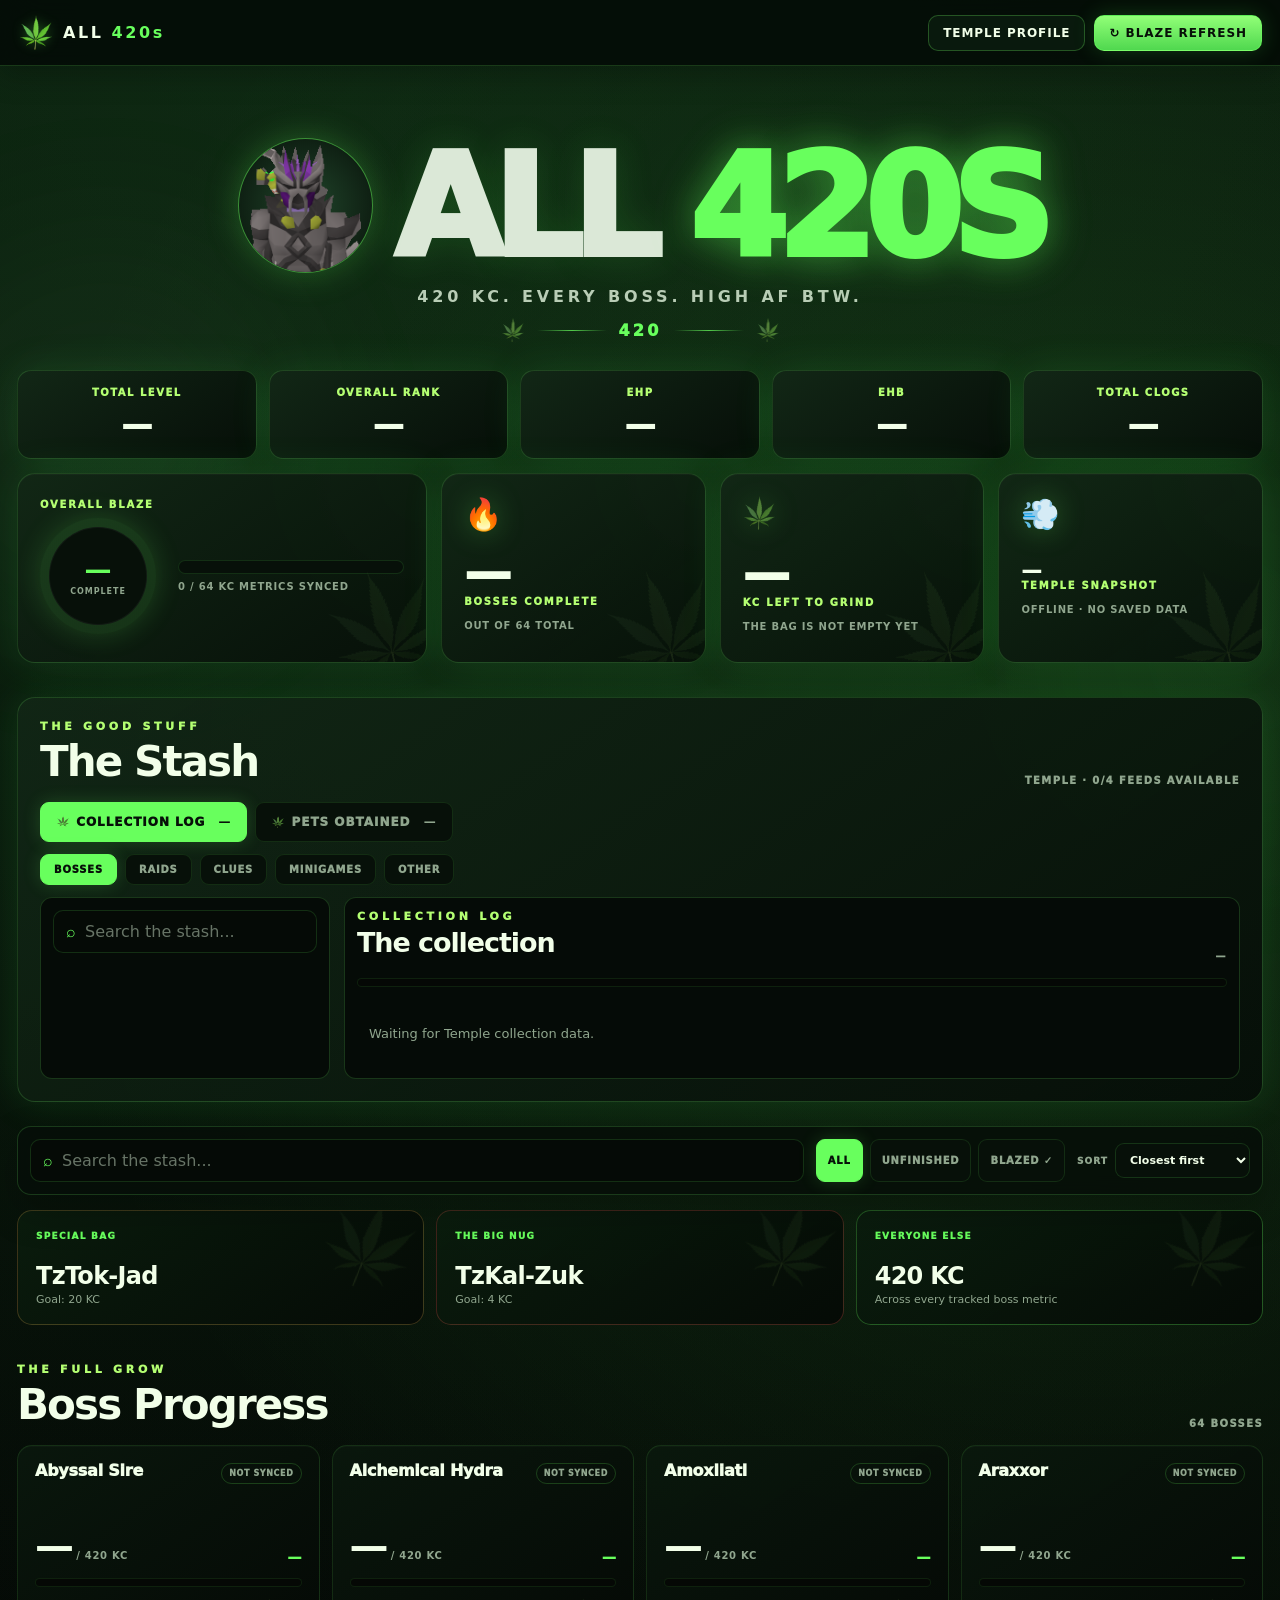
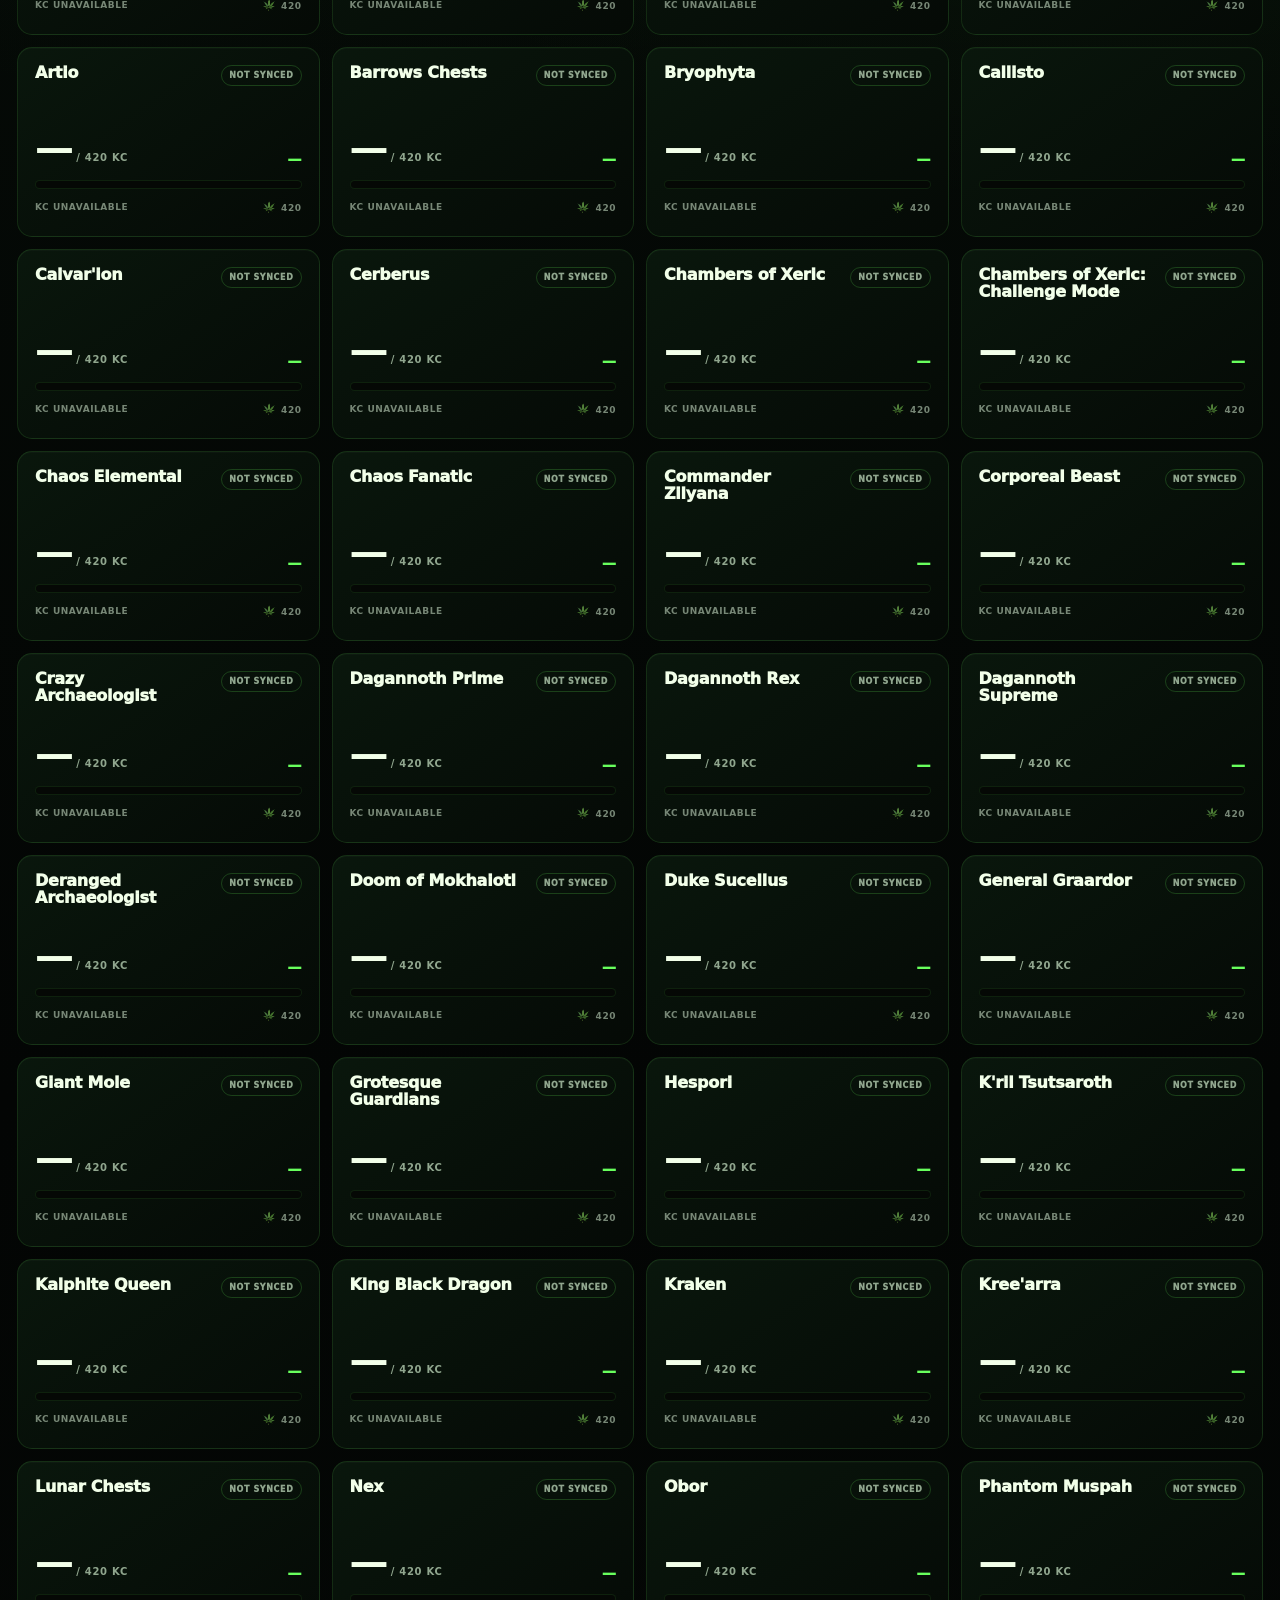
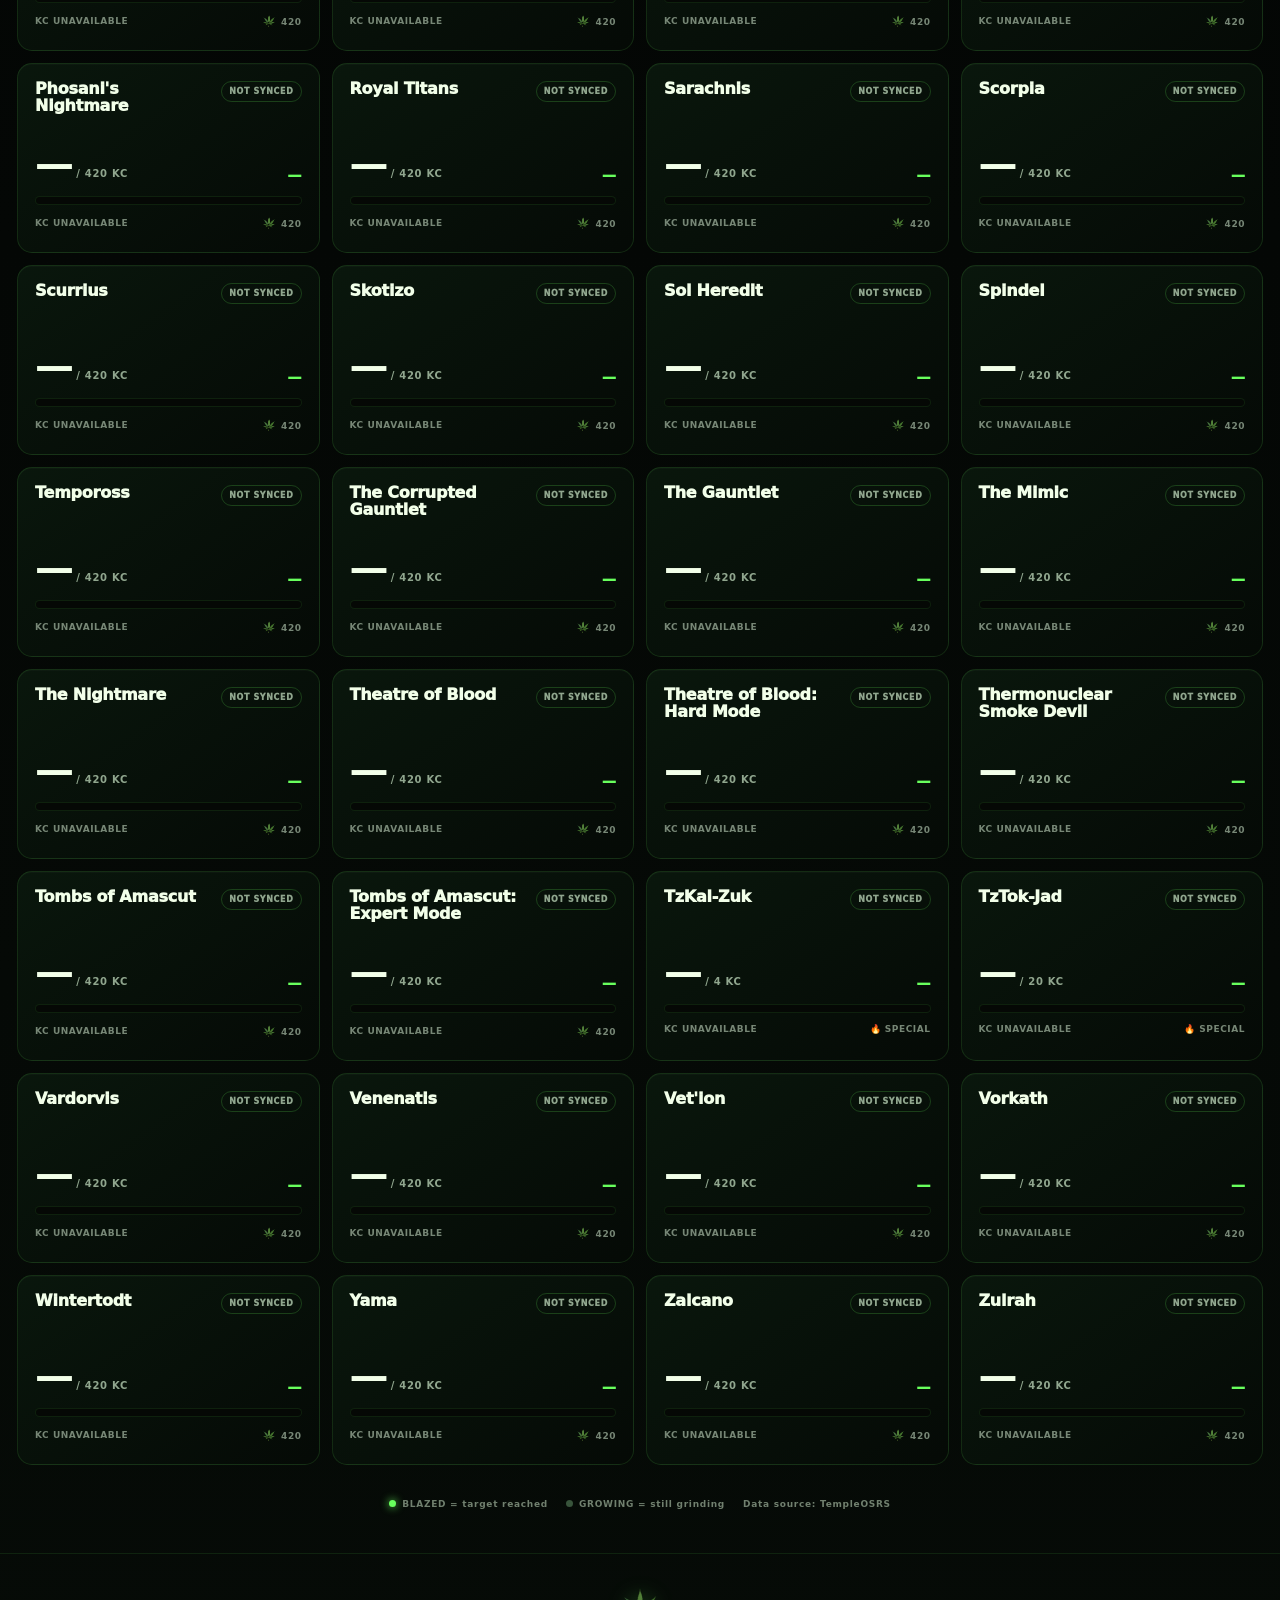
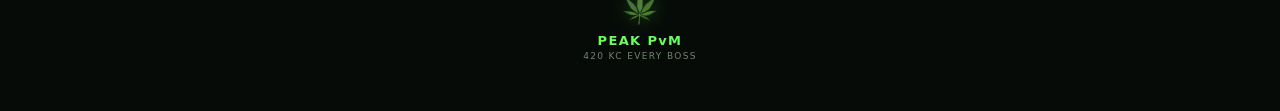
==== 420s/index.html @ 44e18705 "Deploy 420s site" ====
<!doctype html><html lang="en"><head><meta charset="utf-8"><meta name="viewport" content="width=device-width, initial-scale=1"><meta name="theme-color" content="#071009"><title>all 420s | Peak PvM</title><meta name="description" content="all 420s boss KC progress tracker for Peak PvM. 420 KC at every boss, tracked through TempleOSRS."><link rel="icon" href="potleaf.png"><link rel="stylesheet" href="styles.css"></head><body>
<div class="smoke smoke-a"></div><div class="smoke smoke-b"></div><div class="leaf-field" id="leafField" aria-hidden="true"></div>
<header class="topbar"><a class="brand" href="./index.html"><span class="brand-mark pot-leaf"></span><span>ALL <b>420s</b></span></a><div class="top-actions"><a class="ghost-btn" href="https://templeosrs.com/player/overview.php?player=all%20420s" target="_blank" rel="noreferrer">TEMPLE PROFILE</a><button class="refresh-btn" id="refreshBtn">↻ BLAZE REFRESH</button></div></header>
<main class="shell"><section class="hero"><div class="hero-title"><img class="avatar" src="avatar.png" alt="all 420s character"><h1><span>ALL</span> <strong>420s</strong></h1></div><p class="hero-sub">420 KC. EVERY BOSS. HIGH AF BTW.</p><div class="weed-divider"><span class="divider-leaf pot-leaf"></span><i></i><span>420</span><i></i><span class="divider-leaf pot-leaf"></span></div>
<div class="account-grid" id="accountGrid"><div><span>TOTAL LEVEL</span><strong id="level">—</strong></div><div><span>OVERALL RANK</span><strong id="rank">—</strong></div><div><span>EHP</span><strong id="ehp">—</strong></div><div><span>EHB</span><strong id="ehb">—</strong></div><div><span>TOTAL CLOGS</span><strong id="clogs">—</strong></div></div>
<div class="hero-grid"><article class="stat-card main-stat"><div class="stat-label">OVERALL BLAZE</div><div class="ring-wrap"><div class="ring" id="overallRing"><div class="ring-inner"><strong id="overallPercent">—</strong><span>COMPLETE</span></div></div></div><div class="mega-progress"><span id="overallBar"></span></div><div class="stat-foot" id="overallKc">— TARGET KC</div></article><article class="stat-card"><div class="stat-icon">🔥</div><div class="stat-value" id="bossesDone">—</div><div class="stat-label">BOSSES COMPLETE</div><div class="stat-foot" id="bossesTotal">OUT OF — TOTAL</div></article><article class="stat-card"><div class="stat-icon pot-leaf"></div><div class="stat-value" id="remainingKc">—</div><div class="stat-label">KC LEFT TO GRIND</div><div class="stat-foot">THE BAG IS NOT EMPTY YET</div></article><article class="stat-card"><div class="stat-icon">💨</div><div class="stat-value small" id="lastUpdated">—</div><div class="stat-label">TEMPLE SNAPSHOT</div><div class="stat-foot" id="syncStatus" role="status">LOADING THE STASH...</div></article></div></section>
<section class="stash-panel" aria-label="Collection log and pets"><div class="section-title-row"><div><div class="eyebrow">THE GOOD STUFF</div><h2>The Stash</h2></div><span class="results-count" id="stashStatus" role="status">TEMPLE · NOT SYNCED</span></div><div class="stash-tabs" role="group" aria-label="Stash views"><button class="filter active" id="logTab" aria-pressed="true"><i class="mini-pot-leaf pot-leaf"></i> COLLECTION LOG <b id="logTotal">—</b></button><button class="filter" id="petsTab" aria-pressed="false"><i class="mini-pot-leaf pot-leaf"></i> PETS OBTAINED <b id="petTotal">—</b></button></div><div id="logPanel"><div class="stash-categories" id="logCategories"></div><div class="stash-layout"><aside><div class="search-wrap"><span>⌕</span><input id="logSearch" type="search" placeholder="Search the stash..."></div><div id="logEntries" class="log-entries"></div></aside><div class="stash-detail"><div class="section-title-row"><div><div class="eyebrow">COLLECTION LOG</div><h3 id="logName">The collection</h3></div><span id="logCount" class="results-count">—</span></div><div class="progress-track"><span id="logBar" style="width:0%"></span></div><div id="logItems" class="log-items"><p>Waiting for Temple collection data.</p></div></div></div></div><div id="petsPanel" hidden><div class="pet-banner"><i class="pot-leaf"></i><div><div class="eyebrow">THE HIGH SOCIETY</div><h3>Little Buds</h3><p>THE CREW · PETS OBTAINED</p></div><strong id="petBannerCount">—</strong></div><div id="petGrid" class="pet-grid"></div></div></section><section class="controls-panel"><div class="search-wrap"><span>⌕</span><input id="searchInput" type="search" placeholder="Search the stash..." autocomplete="off"></div><div class="filters" role="group" aria-label="Boss filters"><button class="filter active" data-filter="all">ALL</button><button class="filter" data-filter="unfinished">UNFINISHED</button><button class="filter" data-filter="complete">BLAZED ✓</button></div><div class="sort-wrap"><label for="sortSelect">SORT</label><select id="sortSelect"><option value="progress-desc">Closest first</option><option value="progress-asc">Lowest first</option><option value="name">A → Z</option><option value="kc-desc">Highest KC</option></select></div></section>
<section class="specials"><div class="special-card jad"><span class="special-tag">SPECIAL BAG</span><strong>TzTok-Jad</strong><span>Goal: 20 KC</span></div><div class="special-card zuk"><span class="special-tag">THE BIG NUG</span><strong>TzKal-Zuk</strong><span>Goal: 4 KC</span></div><div class="special-card standard"><span class="special-tag">EVERYONE ELSE</span><strong>420 KC</strong><span>Across every tracked boss metric</span></div></section>
<section class="boss-section"><div class="section-title-row"><div><div class="eyebrow">THE FULL GROW</div><h2>Boss Progress</h2></div><div class="results-count" id="resultsCount">0 BOSSES</div></div><div class="boss-grid" id="bossGrid"></div></section><section class="legend"><span><i class="dot complete-dot"></i>BLAZED = target reached</span><span><i class="dot active-dot"></i>GROWING = still grinding</span><span>Data source: TempleOSRS</span></section></main><footer><div class="footer-leaf pot-leaf"></div><strong>PEAK PvM</strong><span>420 KC EVERY BOSS</span></footer><script src="app.js"></script><script>if(location.protocol==='https:' && location.hostname==='peakpvm.com'){let s=document.createElement('script');s.src='/analytics.js?v=20261123-1';s.defer=true;document.body.append(s)}</script></body></html>
---- 420s/styles.css ----
:root{--bg:#040806;--panel:rgba(9,20,12,.88);--panel2:rgba(14,31,18,.86);--line:rgba(119,255,105,.18);--green:#68ff5d;--green2:#b4ff72;--deep:#1d7d2c;--lime:#d9ff76;--text:#f2ffe9;--muted:#90a68e;--gold:#d8c17a;--danger:#ff7474;--shadow:0 0 40px rgba(66,255,89,.12)}*{box-sizing:border-box}html{scroll-behavior:smooth}body{margin:0;min-height:100vh;color:var(--text);background:radial-gradient(circle at 20% 0%,rgba(39,126,51,.24),transparent 34%),radial-gradient(circle at 85% 15%,rgba(93,255,85,.12),transparent 25%),linear-gradient(180deg,#071009 0%,#030504 55%,#060b07 100%);font-family:Inter,ui-sans-serif,system-ui,-apple-system,BlinkMacSystemFont,"Segoe UI",sans-serif;overflow-x:hidden}body::before{content:"";position:fixed;inset:0;pointer-events:none;opacity:.12;background-image:linear-gradient(rgba(255,255,255,.025) 1px,transparent 1px),linear-gradient(90deg,rgba(255,255,255,.018) 1px,transparent 1px);background-size:34px 34px;mask-image:linear-gradient(to bottom,black,transparent 85%);z-index:-1}
.topbar{position:sticky;top:0;z-index:50;min-height:66px;display:flex;align-items:center;justify-content:space-between;gap:18px;padding:10px max(18px,calc((100vw - 1320px)/2));border-bottom:1px solid var(--line);background:rgba(3,9,5,.82);backdrop-filter:blur(18px);box-shadow:0 8px 30px rgba(0,0,0,.25)}.brand{color:var(--text);text-decoration:none;letter-spacing:.16em;font-weight:900;display:inline-flex;align-items:center;gap:10px}.brand b{color:var(--green)}.brand-mark{width:39px;height:39px;border-radius:50%;border:1px solid rgba(115,255,101,.34);box-shadow:0 0 25px rgba(104,255,93,.2)}.top-actions{display:flex;gap:9px;align-items:center}button,.ghost-btn,select,input{font:inherit}button,.ghost-btn{cursor:pointer}.ghost-btn,.refresh-btn{color:var(--text);border:1px solid rgba(115,255,101,.26);background:rgba(12,31,16,.75);border-radius:10px;padding:10px 14px;font-size:12px;letter-spacing:.08em;font-weight:900;text-decoration:none;transition:.18s ease}.refresh-btn{border-color:rgba(104,255,93,.5);color:#071008;background:linear-gradient(180deg,#91ff77,#50d84f);box-shadow:0 0 22px rgba(77,255,88,.18)}.ghost-btn:hover,.refresh-btn:hover{transform:translateY(-1px);filter:brightness(1.08)}.refresh-btn:disabled{opacity:.7}
.shell{width:min(1320px,calc(100% - 34px));margin:0 auto;position:relative;z-index:2}.hero{padding:72px 0 34px;text-align:center}.hero-kicker,.eyebrow{color:var(--green2);font-size:11px;font-weight:950;letter-spacing:.34em;text-transform:uppercase}.hero h1{margin:5px 0 0;font-size:clamp(68px,11vw,142px);line-height:.9;letter-spacing:-.075em;text-transform:uppercase;text-shadow:0 0 38px rgba(81,255,79,.15)}.hero h1 span{color:#dbe8d7;font-weight:950}.hero h1 strong{color:var(--green);font-weight:1000;filter:drop-shadow(0 0 20px rgba(104,255,93,.35))}.hero-sub{margin:14px 0 12px;color:#b9cdb6;letter-spacing:.24em;font-weight:900;font-size:clamp(11px,1.5vw,16px)}.weed-divider{display:flex;align-items:center;justify-content:center;gap:12px;color:var(--green);font-weight:1000;letter-spacing:.2em}.weed-divider i{display:block;width:70px;height:1px;background:linear-gradient(90deg,transparent,rgba(104,255,93,.75),transparent)}
.hero-grid{margin-top:38px;display:grid;grid-template-columns:1.55fr repeat(3,1fr);gap:14px;text-align:left}.stat-card{min-height:190px;position:relative;overflow:hidden;padding:22px;border:1px solid var(--line);border-radius:18px;background:linear-gradient(145deg,rgba(18,39,22,.92),rgba(6,14,8,.9)),radial-gradient(circle at 100% 0%,rgba(92,255,90,.15),transparent 40%);box-shadow:var(--shadow),inset 0 1px rgba(255,255,255,.025)}.stat-card::after,.special-card::after,.boss-card.complete::after{content:"";position:absolute;right:-18px;bottom:-24px;width:118px;height:118px;background:url('potleaf.png') center/contain no-repeat;opacity:.10;transform:rotate(-18deg);pointer-events:none}.stat-label{color:var(--green2);font-size:10px;font-weight:950;letter-spacing:.18em;position:relative;z-index:2}.stat-value{margin-top:16px;font-size:47px;line-height:1;font-weight:1000;letter-spacing:-.04em;color:var(--text);position:relative;z-index:2}.stat-value.small{font-size:20px;letter-spacing:0;margin-top:27px}.stat-foot{color:var(--muted);font-size:10px;font-weight:800;letter-spacing:.08em;margin-top:13px;position:relative;z-index:2}.stat-icon{font-size:31px;filter:drop-shadow(0 0 14px rgba(104,255,93,.28))}.main-stat{display:grid;grid-template-columns:auto 1fr;grid-template-rows:auto auto auto;column-gap:22px;align-items:center}.main-stat>.stat-label{grid-column:1/-1}.ring-wrap{grid-row:2/4}.ring{--progress:0deg;width:116px;aspect-ratio:1;border-radius:50%;padding:9px;background:conic-gradient(var(--green) var(--progress),rgba(104,255,93,.11) 0);box-shadow:0 0 28px rgba(104,255,93,.18)}.ring-inner{height:100%;border-radius:50%;display:grid;place-content:center;text-align:center;background:#071009;border:1px solid rgba(255,255,255,.04)}.ring-inner strong{font-size:27px;line-height:1;color:var(--green)}.ring-inner span{margin-top:4px;font-size:8px;color:var(--muted);font-weight:900;letter-spacing:.12em}.mega-progress{align-self:end;height:14px;border-radius:999px;background:#071009;border:1px solid rgba(104,255,93,.13);overflow:hidden}.mega-progress span{display:block;width:0;height:100%;background:linear-gradient(90deg,#2b9d39,#7dff64,#d5ff83);box-shadow:0 0 16px rgba(104,255,93,.5);transition:width .5s ease}.main-stat .stat-foot{align-self:start;margin-top:7px}
.controls-panel{position:sticky;top:76px;z-index:35;display:grid;grid-template-columns:minmax(220px,1fr) auto auto;gap:12px;padding:12px;margin:18px 0 15px;border:1px solid var(--line);border-radius:14px;background:rgba(6,14,8,.88);backdrop-filter:blur(16px);box-shadow:0 16px 38px rgba(0,0,0,.22)}.search-wrap{display:flex;align-items:center;gap:9px;min-width:0;padding:0 12px;border:1px solid rgba(104,255,93,.15);border-radius:10px;background:#050a06;color:var(--green)}.search-wrap input{width:100%;border:0;outline:0;background:transparent;color:var(--text);padding:11px 0}.search-wrap input::placeholder{color:#677466}.filters{display:flex;gap:7px}.filter{border:1px solid rgba(104,255,93,.12);color:#90a68e;background:#071009;border-radius:9px;padding:8px 11px;font-size:10px;letter-spacing:.08em;font-weight:950}.filter.active{color:#071009;background:var(--green);border-color:var(--green);box-shadow:0 0 18px rgba(104,255,93,.18)}.sort-wrap{display:flex;align-items:center;gap:7px}.sort-wrap label{color:var(--muted);font-size:9px;font-weight:950;letter-spacing:.12em}.sort-wrap select{color:var(--text);border:1px solid rgba(104,255,93,.15);border-radius:9px;background:#071009;padding:9px 28px 9px 10px;font-size:11px;font-weight:800;outline:none}
.specials{display:grid;grid-template-columns:repeat(3,1fr);gap:12px;margin:14px 0 38px}.special-card{position:relative;overflow:hidden;min-height:115px;display:flex;flex-direction:column;justify-content:end;gap:3px;padding:18px;border-radius:15px;border:1px solid var(--line);background:linear-gradient(145deg,rgba(11,29,14,.92),rgba(5,10,6,.94))}.special-card::after{top:-13px;right:8px;width:92px;height:92px;opacity:.11;transform:rotate(18deg)}.special-card strong{font-size:24px;letter-spacing:-.03em}.special-card>span:last-child{color:var(--muted);font-size:11px}.special-tag{align-self:flex-start;margin-bottom:18px;color:var(--green);font-weight:950;letter-spacing:.14em;font-size:9px}.jad{border-color:rgba(255,190,88,.22)}.zuk{border-color:rgba(255,100,87,.23)}.standard{border-color:rgba(104,255,93,.28)}
.section-title-row{display:flex;align-items:end;justify-content:space-between;gap:20px;margin:0 0 16px}.section-title-row h2{margin:4px 0 0;font-size:42px;letter-spacing:-.045em}.results-count{color:var(--muted);font-size:10px;font-weight:950;letter-spacing:.14em}.boss-grid{display:grid;grid-template-columns:repeat(4,minmax(0,1fr));gap:12px}.boss-card{position:relative;overflow:hidden;min-height:190px;padding:17px;border:1px solid rgba(115,255,101,.13);border-radius:15px;background:linear-gradient(145deg,rgba(10,24,13,.94),rgba(5,10,6,.97));box-shadow:inset 0 1px rgba(255,255,255,.02);transition:transform .16s ease,border-color .16s ease,box-shadow .16s ease}.boss-card:hover{transform:translateY(-2px);border-color:rgba(115,255,101,.34);box-shadow:0 12px 28px rgba(0,0,0,.26),0 0 22px rgba(80,255,74,.07)}.boss-card.complete{border-color:rgba(111,255,90,.42);background:linear-gradient(145deg,rgba(20,62,25,.94),rgba(6,16,8,.98));box-shadow:inset 0 0 25px rgba(87,255,73,.05),0 0 20px rgba(79,255,83,.05)}.boss-card.complete::after{right:-8px;top:27px;width:96px;height:96px;transform:rotate(12deg)}.card-top{display:flex;justify-content:space-between;gap:12px;align-items:flex-start;min-height:44px}.boss-name{font-size:16px;font-weight:950;line-height:1.05;letter-spacing:-.015em}.badge{flex:0 0 auto;border:1px solid rgba(104,255,93,.2);color:var(--muted);border-radius:999px;padding:5px 7px;font-size:8px;font-weight:950;letter-spacing:.08em}.complete .badge{color:#071009;background:var(--green);border-color:var(--green)}.kc-row{display:flex;align-items:end;justify-content:space-between;gap:10px;margin-top:19px}.kc-main strong{font-size:39px;letter-spacing:-.045em;line-height:1}.kc-main span{color:var(--muted);font-size:10px;font-weight:900;letter-spacing:.07em;margin-left:4px}.percent{color:var(--green);font-size:14px;font-weight:1000}.progress-track{margin-top:13px;height:9px;border-radius:999px;background:#050805;border:1px solid rgba(104,255,93,.1);overflow:hidden}.progress-track span{display:block;height:100%;background:linear-gradient(90deg,#247d31,#67ff5c);box-shadow:0 0 12px rgba(104,255,93,.35)}.card-foot{display:flex;align-items:center;justify-content:space-between;gap:10px;margin-top:11px;color:#778776;font-size:9px;font-weight:850;letter-spacing:.06em}.card-foot .left{white-space:nowrap}.complete .card-foot .left{color:var(--green2)}
.legend{display:flex;flex-wrap:wrap;gap:18px;justify-content:center;margin:34px 0 44px;color:#71806f;font-size:9px;font-weight:900;letter-spacing:.08em}.dot{width:7px;height:7px;display:inline-block;border-radius:50%;margin-right:6px}.complete-dot{background:var(--green);box-shadow:0 0 8px var(--green)}.active-dot{background:#38543b}footer{position:relative;z-index:2;text-align:center;padding:34px 18px 50px;border-top:1px solid rgba(104,255,93,.1);color:#738272;display:flex;flex-direction:column;align-items:center;gap:3px;font-size:9px;letter-spacing:.15em}footer strong{color:var(--green);font-size:13px}.footer-leaf{margin-bottom:5px;filter:drop-shadow(0 0 10px rgba(104,255,93,.3))}.smoke{pointer-events:none;position:fixed;z-index:0;width:650px;height:650px;border-radius:50%;filter:blur(75px);opacity:.15;animation:drift 18s ease-in-out infinite alternate}.smoke-a{left:-220px;top:12%;background:radial-gradient(circle,rgba(181,255,179,.4),transparent 66%)}.smoke-b{right:-280px;top:36%;background:radial-gradient(circle,rgba(93,255,95,.34),transparent 66%);animation-delay:-7s}.leaf-field{position:fixed;inset:0;z-index:1;pointer-events:none;overflow:hidden;opacity:.30}.floating-leaf{position:absolute;top:-60px;filter:drop-shadow(0 0 9px rgba(104,255,93,.28));animation:fall linear infinite}@keyframes drift{0%{transform:translate(-2%,0) scale(.95)}100%{transform:translate(12%,9%) scale(1.12)}}@keyframes fall{from{transform:translate3d(0,-80px,0) rotate(0deg)}to{transform:translate3d(80px,calc(100vh + 100px),0) rotate(420deg)}}.pot-leaf{display:inline-block;background:url('potleaf.png') center/contain no-repeat}.divider-leaf{width:24px;height:24px}.stat-icon.pot-leaf{width:34px;height:34px}.footer-leaf{width:37px;height:37px}.mini-pot-leaf{width:13px;height:13px;margin-right:2px;vertical-align:-2px}
.hero-title{display:flex;align-items:center;justify-content:center;gap:20px}.avatar{width:135px;height:135px;flex-shrink:0;object-fit:contain;border-radius:50%;border:1px solid rgba(104,255,93,.5);background:radial-gradient(circle,#21462b,#071009);filter:drop-shadow(0 0 16px rgba(104,255,93,.25))}.account-grid{display:grid;grid-template-columns:repeat(5,minmax(0,1fr));gap:12px;margin-top:28px}.account-grid>div{border:1px solid var(--line);border-radius:14px;padding:16px 8px;background:linear-gradient(145deg,#122716,#060e08);box-shadow:var(--shadow);display:grid;gap:8px}.account-grid span{font-size:10px;letter-spacing:.15em;color:var(--green2);font-weight:950}.account-grid strong{font-size:clamp(18px,2.4vw,32px);font-weight:950;font-variant-numeric:tabular-nums}.hero-grid{margin-top:14px}
@media(max-width:1080px){.hero-grid{grid-template-columns:repeat(2,1fr)}.boss-grid{grid-template-columns:repeat(3,1fr)}.controls-panel{grid-template-columns:1fr;position:relative;top:auto}.filters{flex-wrap:wrap}}@media(max-width:760px){.topbar{align-items:flex-start}.ghost-btn{display:none}.shell{width:min(100% - 20px,1320px)}.hero{padding-top:48px}.hero-grid,.specials{grid-template-columns:1fr}.boss-grid{grid-template-columns:repeat(2,minmax(0,1fr))}.section-title-row h2{font-size:34px}.account-grid{grid-template-columns:repeat(3,minmax(0,1fr))}.avatar{width:92px;height:92px}.hero-title{gap:10px}}@media(max-width:510px){.topbar{min-height:58px;padding:9px 12px}.brand{font-size:12px}.brand-mark{width:34px;height:34px}.refresh-btn{padding:9px 10px;font-size:9px}.hero-sub{letter-spacing:.12em}.boss-grid{grid-template-columns:1fr}.filter{flex:1}.main-stat{display:block;text-align:center}.ring-wrap{margin:15px auto;width:max-content}.hero h1{font-size:clamp(42px,12vw,68px)}.avatar{width:76px;height:76px}.account-grid{grid-template-columns:repeat(2,minmax(0,1fr))}}@media(prefers-reduced-motion:reduce){.smoke,.floating-leaf{animation:none}.floating-leaf{display:none}}

.brand-mark.pot-leaf{border:none;box-shadow:none;border-radius:0;width:35px;height:35px;flex:none;filter:brightness(1.55) saturate(1.25) drop-shadow(0 0 6px #68ff5d55)}.stash-panel{padding:22px;border:1px solid var(--line);border-radius:18px;background:linear-gradient(145deg,#122716e8,#060e08ed);box-shadow:var(--shadow);margin:0 0 24px}.stash-tabs,.stash-categories{display:flex;gap:8px;flex-wrap:wrap;margin-bottom:12px}.stash-tabs .filter{font-size:12px;padding:12px 15px}.stash-tabs b{margin-left:8px}.stash-categories .filter{padding:9px 13px}.stash-layout{display:grid;grid-template-columns:minmax(190px,290px) minmax(0,1fr);gap:14px}.stash-layout aside,.stash-detail{background:#050b07;border:1px solid var(--line);border-radius:12px;padding:12px;min-width:0}.log-entries{max-height:350px;overflow:auto;display:grid;gap:4px;margin-top:8px}.log-entry{display:flex;justify-content:space-between;gap:8px;text-align:left;color:var(--text);background:#0c190f;border:1px solid transparent;border-radius:7px;padding:9px;font-size:12px}.log-entry.active{border-color:var(--green);background:#19371e}.log-entry.done{color:var(--green)}.stash-detail h3,.pet-banner h3{margin:4px 0;font-size:27px;letter-spacing:-.04em}.log-items{display:grid;grid-template-columns:repeat(auto-fill,minmax(84px,1fr));gap:8px;margin-top:14px;max-height:400px;overflow:auto}.log-slot{min-height:90px;position:relative;display:flex;flex-direction:column;align-items:center;justify-content:center;gap:5px;padding:8px 4px;text-align:center;border:1px solid #234129;border-radius:8px;background:#101e13;font-size:10px;overflow-wrap:anywhere}.log-slot img{width:36px;height:36px;object-fit:contain;image-rendering:pixelated}.log-slot.missing img{opacity:.28;filter:grayscale(1)}.log-slot.owned{border-color:#68ff5d65;background:#18371c}.log-slot small{color:var(--green);font-weight:900}.log-slot.unknown{border-style:dashed}.pet-banner{display:flex;align-items:center;gap:18px;padding:18px;border:1px solid var(--line);border-radius:12px;background:radial-gradient(ellipse at 0 50%,#244b25,#08110a 75%);margin-bottom:14px}.pet-banner>.pot-leaf{width:70px;height:70px;filter:drop-shadow(0 0 12px #68ff5d66);flex:none}.pet-banner p{font-size:10px;letter-spacing:.14em;color:var(--muted);margin:0}.pet-banner>strong{margin-left:auto;font-size:38px;color:var(--green)}.pet-grid{display:grid;grid-template-columns:repeat(auto-fill,minmax(135px,1fr));gap:10px}.pet-card{position:relative;display:grid;justify-items:center;align-content:center;gap:7px;min-height:145px;padding:13px;text-align:center;border:1px solid #68ff5d55;border-radius:13px;background:radial-gradient(circle at 50% 25%,#26522a,#0a160c 70%);overflow:hidden}.pet-card:before{content:'';position:absolute;inset:12px;background:url('potleaf.png') center/80px no-repeat;opacity:.12;pointer-events:none}.pet-card>*{z-index:1}.pet-card img{width:48px;height:48px;object-fit:contain;image-rendering:pixelated;filter:drop-shadow(0 0 8px #68ff5d55)}.pet-card strong{font-size:13px}.pet-card small{font-size:9px;color:var(--green);letter-spacing:.1em;font-weight:900}.stash-message{grid-column:1/-1;color:var(--muted);font-size:13px;padding:12px}.stash-panel [hidden]{display:none!important}@media(max-width:650px){.stash-layout{grid-template-columns:1fr}.log-entries{max-height:180px}.stash-panel{padding:12px}.stash-tabs .filter{flex:1;font-size:10px}.pet-grid{grid-template-columns:repeat(auto-fill,minmax(110px,1fr))}.pet-banner>strong{font-size:25px}.pet-banner>.pot-leaf{width:45px;height:45px}}
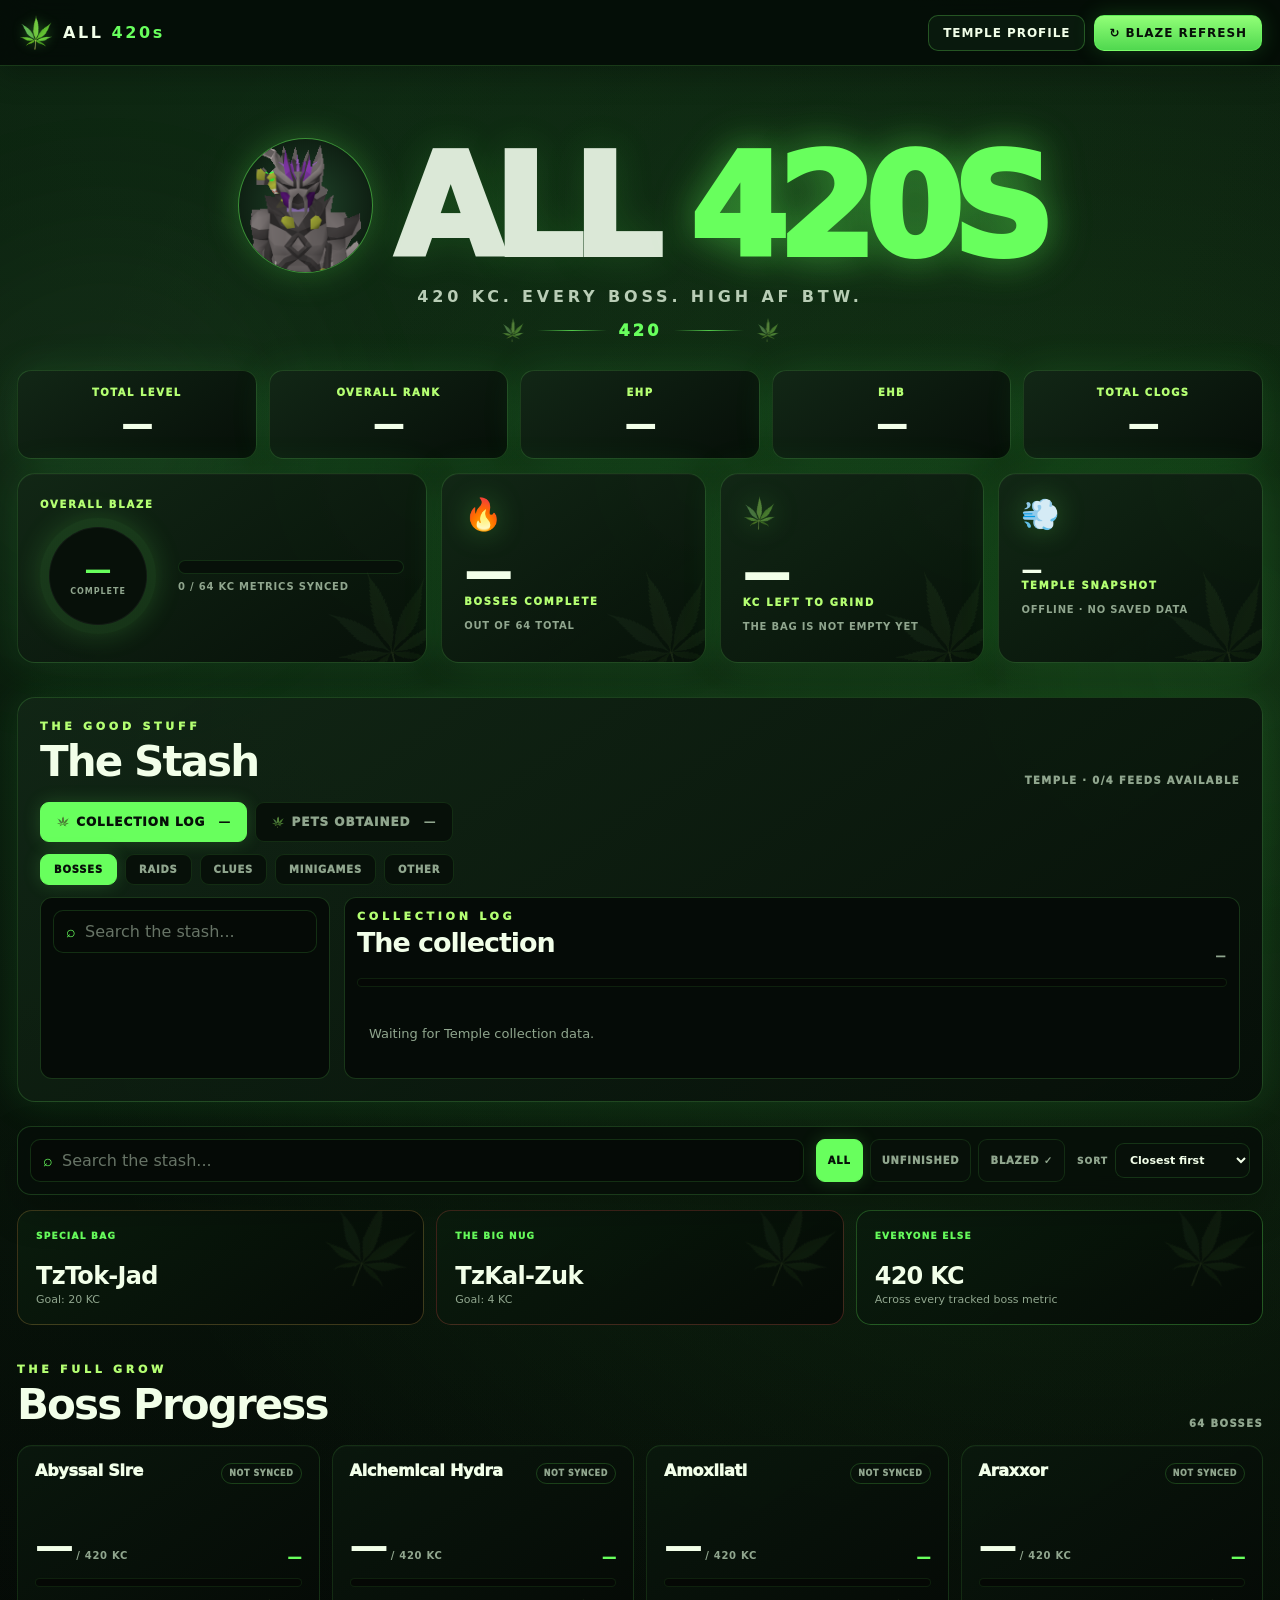
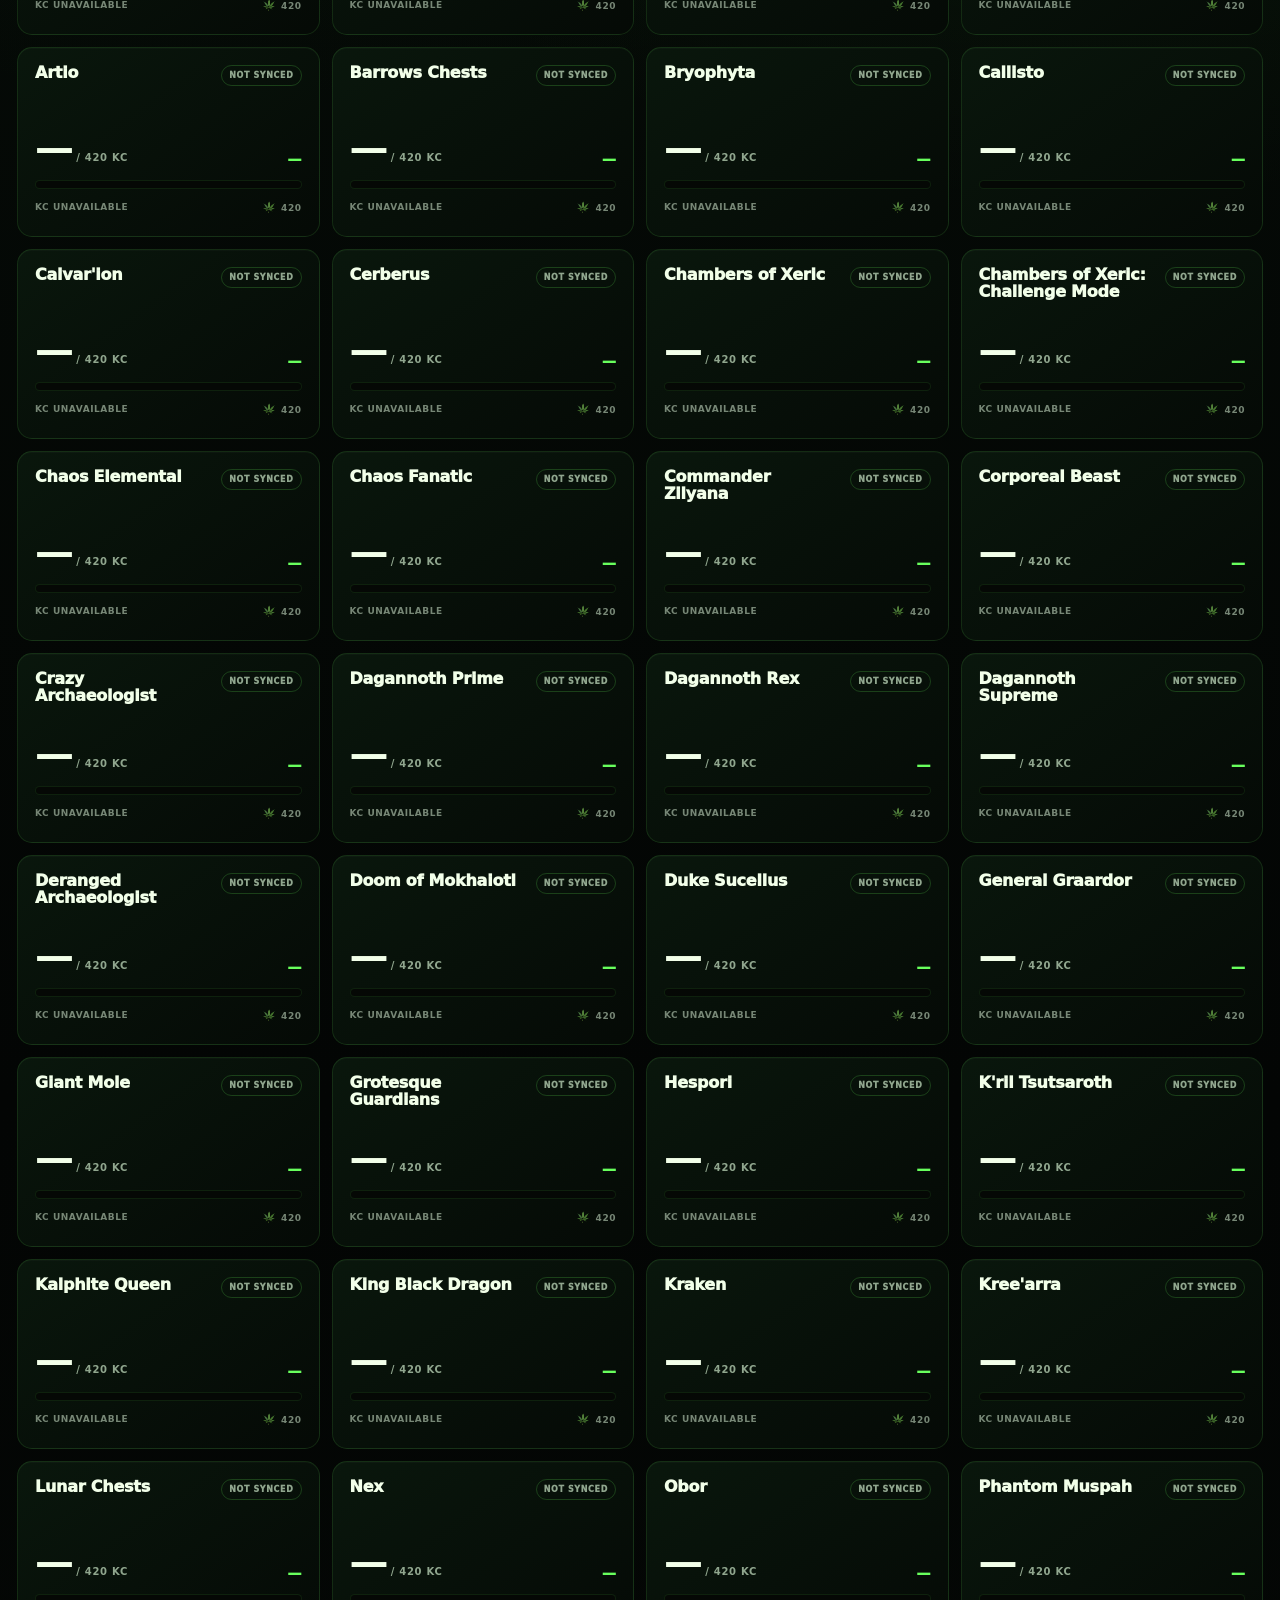
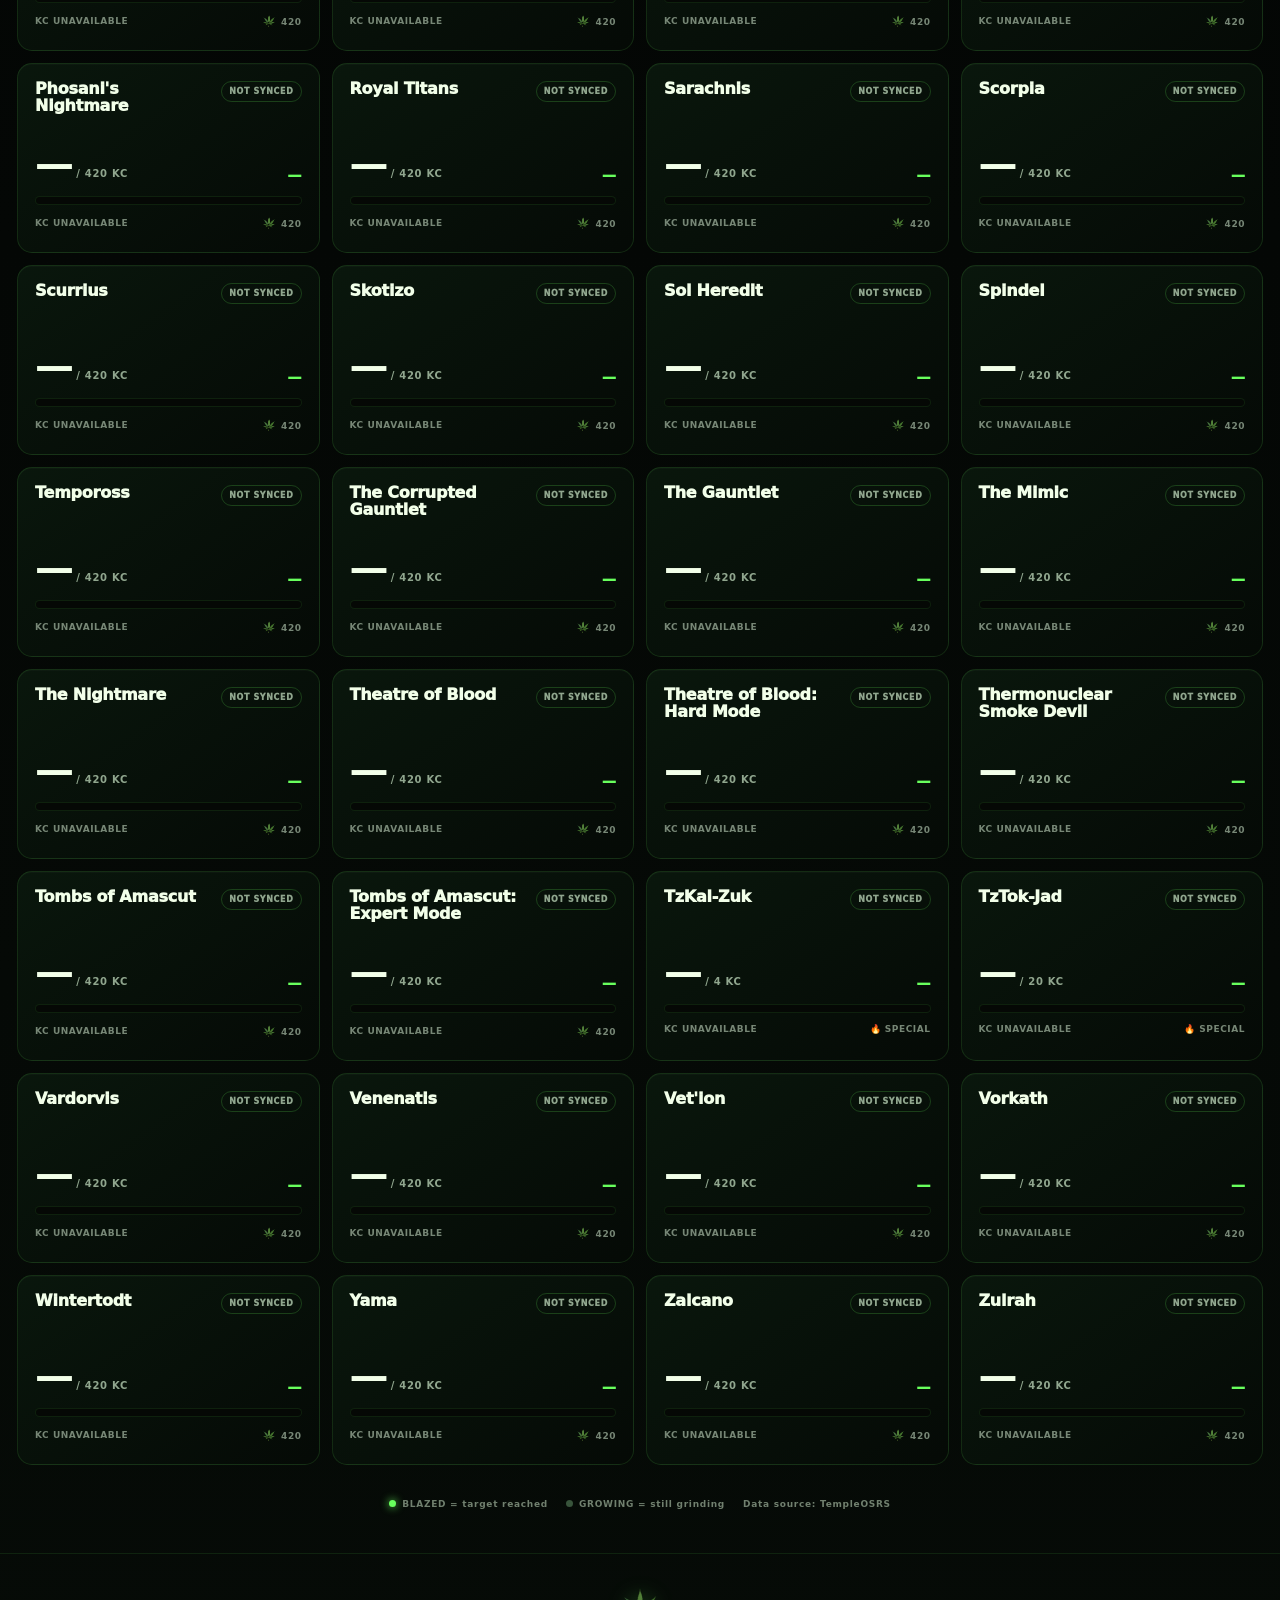
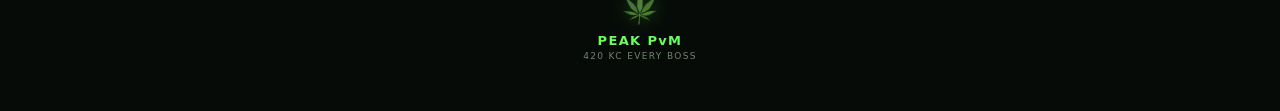
==== commit 90726fa1: "Refresh 420s API script cache" ====
--- a/420s/index.html
+++ b/420s/index.html
@@ -6,4 +6,4 @@
 <div class="hero-grid"><article class="stat-card main-stat"><div class="stat-label">OVERALL BLAZE</div><div class="ring-wrap"><div class="ring" id="overallRing"><div class="ring-inner"><strong id="overallPercent">—</strong><span>COMPLETE</span></div></div></div><div class="mega-progress"><span id="overallBar"></span></div><div class="stat-foot" id="overallKc">— TARGET KC</div></article><article class="stat-card"><div class="stat-icon">🔥</div><div class="stat-value" id="bossesDone">—</div><div class="stat-label">BOSSES COMPLETE</div><div class="stat-foot" id="bossesTotal">OUT OF — TOTAL</div></article><article class="stat-card"><div class="stat-icon pot-leaf"></div><div class="stat-value" id="remainingKc">—</div><div class="stat-label">KC LEFT TO GRIND</div><div class="stat-foot">THE BAG IS NOT EMPTY YET</div></article><article class="stat-card"><div class="stat-icon">💨</div><div class="stat-value small" id="lastUpdated">—</div><div class="stat-label">TEMPLE SNAPSHOT</div><div class="stat-foot" id="syncStatus" role="status">LOADING THE STASH...</div></article></div></section>
 <section class="stash-panel" aria-label="Collection log and pets"><div class="section-title-row"><div><div class="eyebrow">THE GOOD STUFF</div><h2>The Stash</h2></div><span class="results-count" id="stashStatus" role="status">TEMPLE · NOT SYNCED</span></div><div class="stash-tabs" role="group" aria-label="Stash views"><button class="filter active" id="logTab" aria-pressed="true"><i class="mini-pot-leaf pot-leaf"></i> COLLECTION LOG <b id="logTotal">—</b></button><button class="filter" id="petsTab" aria-pressed="false"><i class="mini-pot-leaf pot-leaf"></i> PETS OBTAINED <b id="petTotal">—</b></button></div><div id="logPanel"><div class="stash-categories" id="logCategories"></div><div class="stash-layout"><aside><div class="search-wrap"><span>⌕</span><input id="logSearch" type="search" placeholder="Search the stash..."></div><div id="logEntries" class="log-entries"></div></aside><div class="stash-detail"><div class="section-title-row"><div><div class="eyebrow">COLLECTION LOG</div><h3 id="logName">The collection</h3></div><span id="logCount" class="results-count">—</span></div><div class="progress-track"><span id="logBar" style="width:0%"></span></div><div id="logItems" class="log-items"><p>Waiting for Temple collection data.</p></div></div></div></div><div id="petsPanel" hidden><div class="pet-banner"><i class="pot-leaf"></i><div><div class="eyebrow">THE HIGH SOCIETY</div><h3>Little Buds</h3><p>THE CREW · PETS OBTAINED</p></div><strong id="petBannerCount">—</strong></div><div id="petGrid" class="pet-grid"></div></div></section><section class="controls-panel"><div class="search-wrap"><span>⌕</span><input id="searchInput" type="search" placeholder="Search the stash..." autocomplete="off"></div><div class="filters" role="group" aria-label="Boss filters"><button class="filter active" data-filter="all">ALL</button><button class="filter" data-filter="unfinished">UNFINISHED</button><button class="filter" data-filter="complete">BLAZED ✓</button></div><div class="sort-wrap"><label for="sortSelect">SORT</label><select id="sortSelect"><option value="progress-desc">Closest first</option><option value="progress-asc">Lowest first</option><option value="name">A → Z</option><option value="kc-desc">Highest KC</option></select></div></section>
 <section class="specials"><div class="special-card jad"><span class="special-tag">SPECIAL BAG</span><strong>TzTok-Jad</strong><span>Goal: 20 KC</span></div><div class="special-card zuk"><span class="special-tag">THE BIG NUG</span><strong>TzKal-Zuk</strong><span>Goal: 4 KC</span></div><div class="special-card standard"><span class="special-tag">EVERYONE ELSE</span><strong>420 KC</strong><span>Across every tracked boss metric</span></div></section>
-<section class="boss-section"><div class="section-title-row"><div><div class="eyebrow">THE FULL GROW</div><h2>Boss Progress</h2></div><div class="results-count" id="resultsCount">0 BOSSES</div></div><div class="boss-grid" id="bossGrid"></div></section><section class="legend"><span><i class="dot complete-dot"></i>BLAZED = target reached</span><span><i class="dot active-dot"></i>GROWING = still grinding</span><span>Data source: TempleOSRS</span></section></main><footer><div class="footer-leaf pot-leaf"></div><strong>PEAK PvM</strong><span>420 KC EVERY BOSS</span></footer><script src="app.js"></script><script>if(location.protocol==='https:' && location.hostname==='peakpvm.com'){let s=document.createElement('script');s.src='/analytics.js?v=20261123-1';s.defer=true;document.body.append(s)}</script></body></html>
+<section class="boss-section"><div class="section-title-row"><div><div class="eyebrow">THE FULL GROW</div><h2>Boss Progress</h2></div><div class="results-count" id="resultsCount">0 BOSSES</div></div><div class="boss-grid" id="bossGrid"></div></section><section class="legend"><span><i class="dot complete-dot"></i>BLAZED = target reached</span><span><i class="dot active-dot"></i>GROWING = still grinding</span><span>Data source: TempleOSRS</span></section></main><footer><div class="footer-leaf pot-leaf"></div><strong>PEAK PvM</strong><span>420 KC EVERY BOSS</span></footer><script src="app.js?v=420s-api-394dcdbe"></script><script>if(location.protocol==='https:' && location.hostname==='peakpvm.com'){let s=document.createElement('script');s.src='/analytics.js?v=20261123-1';s.defer=true;document.body.append(s)}</script></body></html>
